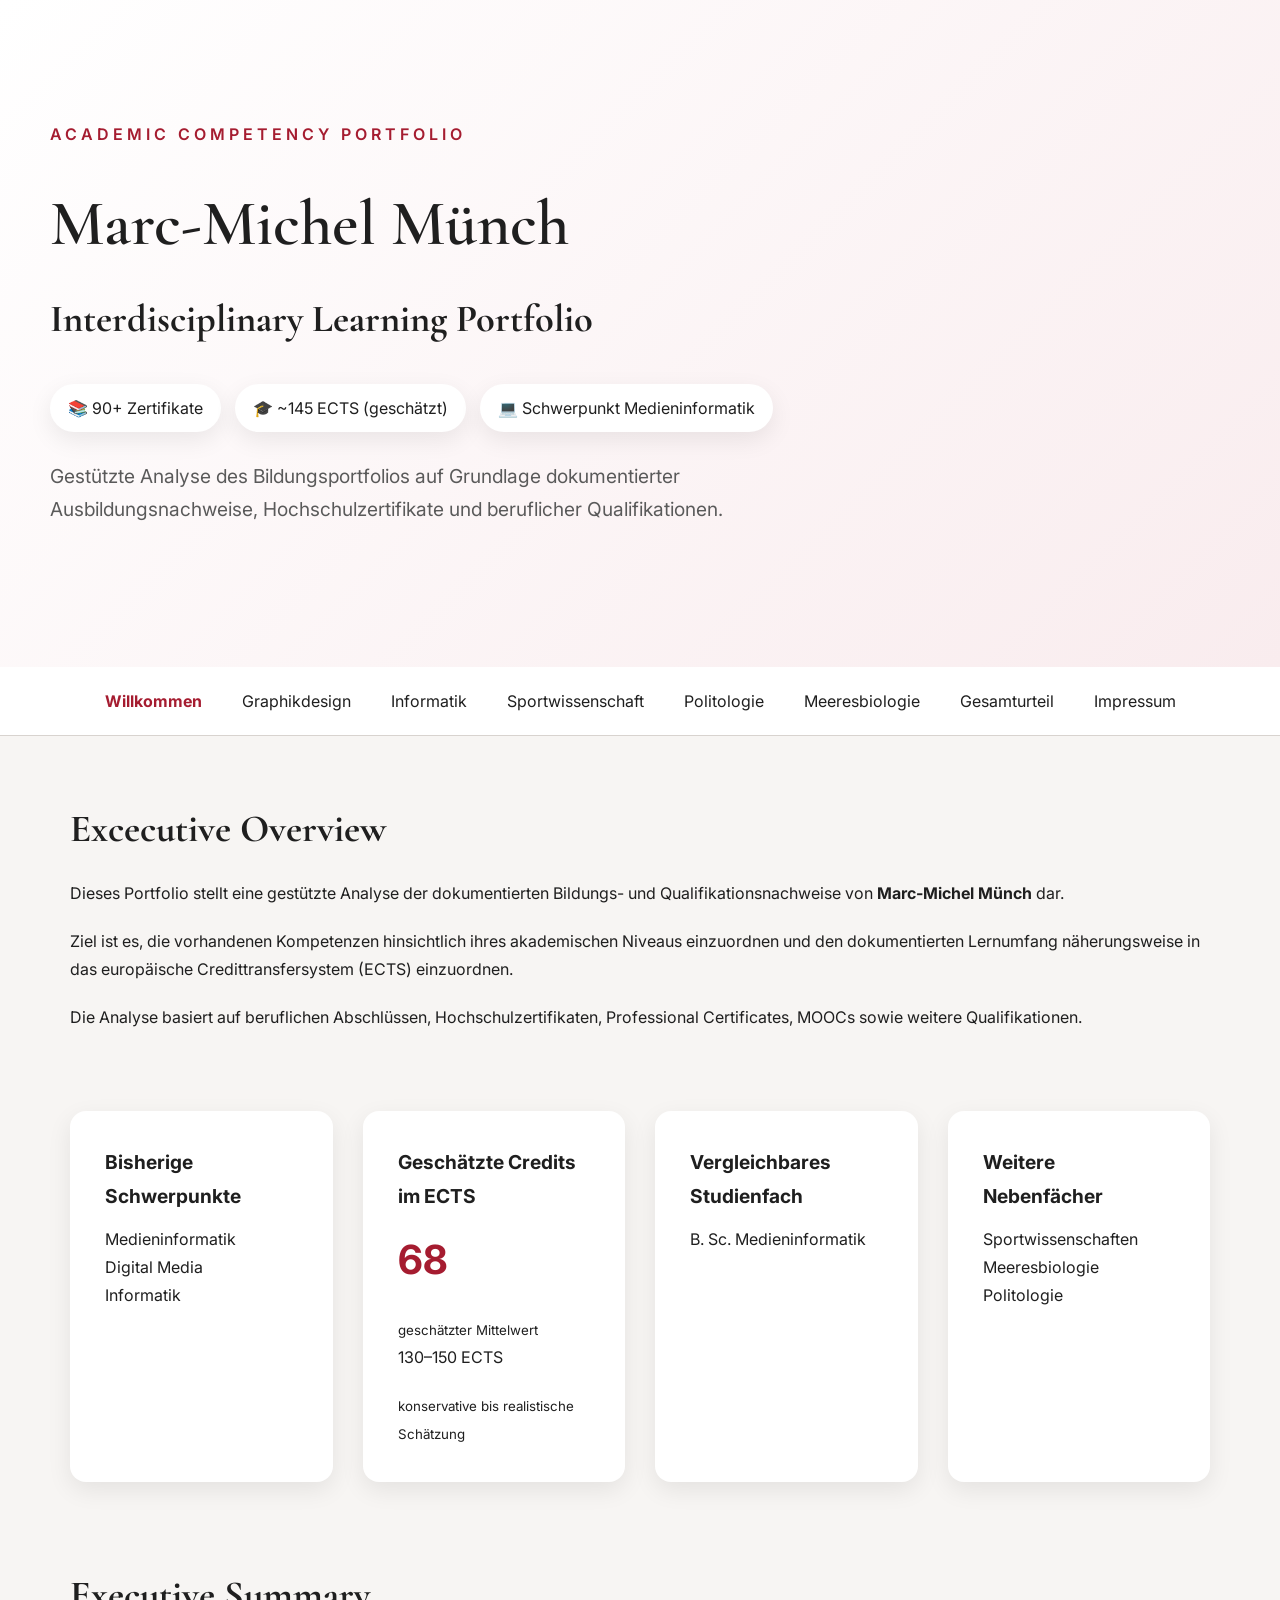
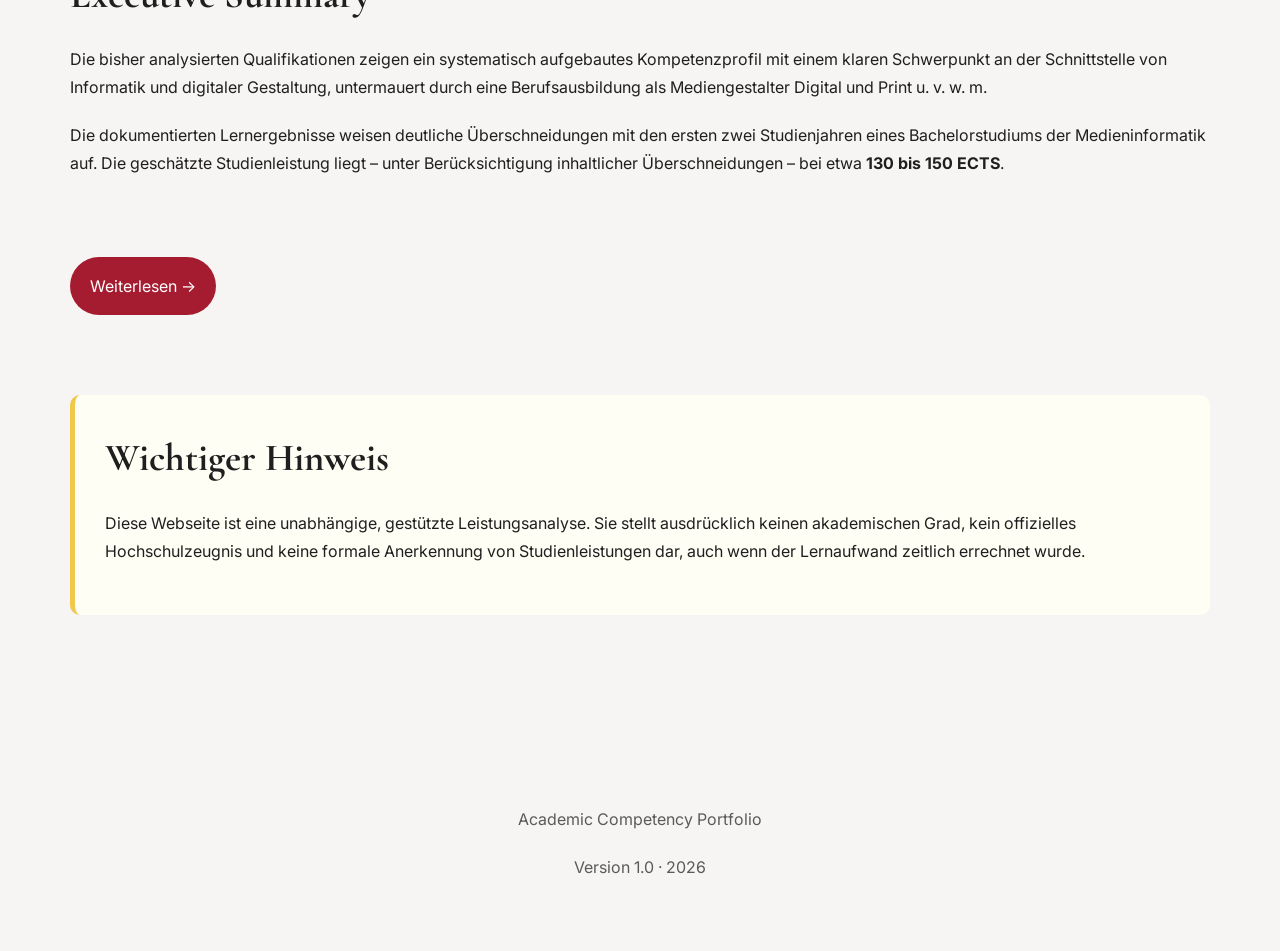
==== index.html @ a65cbceb "Add files via upload" ====
<!DOCTYPE html>
<html lang="de">

<head>

    <meta charset="UTF-8">
    <meta name="viewport" content="width=device-width, initial-scale=1.0">

    <title>Academic Competency Portfolio | Marc-Michel Münch</title>

    <meta name="description"
        content="Gestützte Portfolioanalyse und Kompetenzbewertung von Marc-Michel Münch. Schwerpunkt Medieninformatik, Informatik und Digitale Medien.">

    <link rel="stylesheet" href="styles/style.css">
    <link rel="stylesheet" href="styles/print.css" media="print">

    <script defer src="scripts/script.js"></script>

</head>

<body>

    <header>

        <div class="hero">

            <div class="hero-content">

                <p class="subtitle">
                    Academic Competency Portfolio
                </p>

                <h1>
                    Marc-Michel Münch
                </h1>

                <h2 class="subline">
                    Interdisciplinary Learning Portfolio
                </h2>

                <div class="hero-badges">

                    <span>

                        📚 90+ Zertifikate

                    </span>

                    <span>

                        🎓 ~145 ECTS (geschätzt)

                    </span>

                    <span>

                        💻 Schwerpunkt Medieninformatik

                    </span>

                </div>
                
                <br>

                <p class="lead">

                    Gestützte Analyse des Bildungsportfolios auf Grundlage dokumentierter
                    Ausbildungsnachweise, Hochschulzertifikate und beruflicher Qualifikationen.

                </p>

            </div>

        </div>

    </header>


<!-- =======================================================
     NAVIGATION MENU
======================================================== -->

    <nav>

        <ul>

            <li><a href="index.html">Willkommen</a></li>
            <li><a href="design.html">Graphikdesign</a></li>
            <li><a href="informatics.html">Informatik</a></li>
            <li><a href="sports.html">Sportwissenschaft</a></li>
            <li><a href="politics.html">Politologie</a></li>
            <li><a href="biology.html">Meeresbiologie</a></li>
            <li><a href="evaluation.html">Gesamturteil</a></li>
            <li><a href="imprint.html">Impressum</a></li>

        </ul>

    </nav>


<!-- =======================================================
     EXECUTIVE OVERVIEW
======================================================== -->

    <main>

        <section class="text">

            <h2>

                Excecutive Overview

            </h2>

            <p>

                Dieses Portfolio stellt eine gestützte Analyse der dokumentierten
                Bildungs- und Qualifikationsnachweise von <strong>Marc-Michel Münch</strong> dar.

            </p>

            <p>

                Ziel ist es, die vorhandenen Kompetenzen hinsichtlich ihres
                akademischen Niveaus einzuordnen und den dokumentierten
                Lernumfang näherungsweise in das europäische
                Credittransfersystem (ECTS) einzuordnen.
            
            </p>

            <p>
            
                Die Analyse basiert auf beruflichen Abschlüssen,
                Hochschulzertifikaten, Professional Certificates,
                MOOCs sowie weitere Qualifikationen.

            </p>

        </section>


<!-- =======================================================
     HERO CARDS OVERVIEW
======================================================== -->

        <section class="cards">

            <article class="card">

                <h3>

                    Bisherige Schwerpunkte

                </h3>

                <p>

                    Medieninformatik<br>
                    Digital Media<br>
                    Informatik

                </p>

            </article>

            <article class="card">

                <h3>

                    Geschätzte Credits im ECTS

                </h3>

                <p
                class="big-number counter"
                data-target="145">

                    0

                </p>

                <small>

                    geschätzter Mittelwert

                </small>

                <p class="range">

                    130–150 ECTS

                </p>

                <small>

                    konservative bis realistische Schätzung

                </small>

            </article>

            <article class="card">

                <h3>

                    Vergleichbares Studienfach

                </h3>

                <p>

                    B. Sc. Medieninformatik

                </p>

            </article>

             <article class="card">

                <h3>

                    Weitere Nebenfächer

                </h3>

                <p>

                    Sportwissenschaften<br>
                    Meeresbiologie<br>
                    Politologie

                </p>

            </article>

        </section>


<!-- =======================================================
     EXECUTIVE SUMMARY
======================================================== -->

        <section>

            <h2>

                Executive Summary

            </h2>

            <p>

                Die bisher analysierten Qualifikationen zeigen ein systematisch
                aufgebautes Kompetenzprofil mit einem klaren Schwerpunkt an der
                Schnittstelle von Informatik und digitaler Gestaltung, untermauert
                durch eine Berufsausbildung als Mediengestalter Digital und Print
                u. v. w. m.

            </p>

            <p>

                Die dokumentierten Lernergebnisse weisen deutliche Überschneidungen
                mit den ersten zwei Studienjahren eines Bachelorstudiums der
                Medieninformatik auf. Die geschätzte Studienleistung liegt – unter
                Berücksichtigung inhaltlicher Überschneidungen – bei etwa
                <strong>130 bis 150 ECTS</strong>.

            </p>
            
        </section>
        
        <section class="buttons">

            <a class="button" href="design.html">

                Weiterlesen →

            </a>

        </section>


<!-- =======================================================
     EXECUTIVE HINTS
======================================================== -->

        <section class="note reveal">

            <h2>

                Wichtiger Hinweis

            </h2>

            <p>

                Diese Webseite ist eine unabhängige, gestützte Leistungsanalyse.
                Sie stellt ausdrücklich keinen akademischen Grad, kein offizielles
                Hochschulzeugnis und keine formale Anerkennung von Studienleistungen dar,
                auch wenn der Lernaufwand zeitlich errechnet wurde.

            </p>

        </section>

    </main>

    <footer>

        <p>

            Academic Competency Portfolio

        </p>

        <p>

            Version 1.0 · 2026

        </p>

    </footer>

    <button
        id="back-to-top"
        title="Nach oben">

        ↑

    </button>

</body>

</html>
---- styles/style.css ----
/* ==========================================================
   Academic Competency Portfolio
   style.css
   Version 1.0
========================================================== */


@import url('https://fonts.googleapis.com/css2?family=Inter:wght@300;400;500;600;700&family=Cormorant+Garamond:wght@400;500;600&display=swap');


:root {

    --background: #f7f5f3;
    --surface: #ffffff;

    --primary: #1f1f1f;
    --secondary: #5a5a5a;

    --accent: #A51C30;
    --accent-dark: #7E1525;
    --accent-light: #C74A5C;

    --border: #d8d3cf;

    --card-bg: #ffffff;

    --shadow: 0 8px 24px rgba(0, 0, 0, .08);
    --radius: 16px;

    --max-width: 1200px;

}

* {

    margin: 0;

    padding: 0;

    box-sizing: border-box;

}

html {

    scroll-behavior: smooth;

}

body {

    background: var(--background);

    color: var(--primary);

    font-family: "Inter", sans-serif;

    line-height: 1.75;

}

h1 {

    font-family: "Cormorant Garamond",serif;

    font-size: 4rem;

    font-weight: 600;

    margin-bottom: .4rem;

}

h2 {

    font-family: "Cormorant Garamond",serif;

    font-size: 2.4rem;

    margin-bottom: 1rem;

}

h3 {

    font-size: 1.2rem;

    margin-bottom: .75rem;

}

p {

    margin-bottom: 1.25rem;

}

.lead {

    font-size: 1.2rem;

    color: var(--secondary);

    max-width: 800px;

}

.hero {

    padding: 120px 50px;

    background: linear-gradient(
        135deg,
        #ffffff 0%,
        #f9ecee 100%
    );

}

.hero-content {

    max-width: var(--max-width);

    margin: auto;

}

.subtitle {

    letter-spacing: 4px;

    text-transform: uppercase;

    color: var(--accent);

    margin-bottom: 20px;

    font-weight: 600;

}


/* ==========================================================
   NAVIGATION
========================================================== */

nav {

    background: white;

    border-bottom: 1px solid var(--border);

    position: sticky;

    top: 0;

    z-index: 1000;

}

nav ul {

    max-width: var(--max-width);

    margin: auto;

    display: flex;

    flex-wrap: wrap;

    justify-content: center;

    list-style: none;

}

nav li {

    margin: 0;

}

nav a {

    display: block;

    padding: 20px;

    color: var(--primary);

    text-decoration: none;

    transition: .25s;

}

nav a:hover,
nav a.active {

    color: var(--accent);

    font-weight: 700;

}


/* ==========================================================
   MAIN
========================================================== */

main {

    max-width: var(--max-width);

    margin: auto;

    padding: 60px 30px;

}

section {

    margin-bottom: 80px;

}

.cards {

    display: grid;

    grid-template-columns: repeat(auto-fit,minmax(250px,1fr));

    gap: 30px;

}

.card {

    background: white;

    border-radius: var(--radius);

    padding: 35px;

    box-shadow: var(--shadow);

    transition: .3s;

}

.card:hover {

    transform: translateY(-6px);

}

.big-number {

    font-size: 2.5rem;

    font-weight: 700;

    color: var(--accent);

}

.button {

    display: inline-block;

    background: var(--accent);

    color: white;

    padding: 15px 20px;

    border-radius: 50px;

    text-decoration: none;

    transition: .3s;

}

.button:hover {

    opacity: .9;

    background: var(--accent-dark);

}

.note,
.notice {

    background: #fffef5;

    border-left: 5px solid #f0c84c;

    padding: 30px;

    border-radius: 10px;

}

footer {

    padding: 50px;

    text-align: center;

    color: var(--secondary);

}


/* ==========================================================
   TABLES
========================================================== */

table {

    width: 100%;

    border-collapse: collapse;

}

th {

    background: var(--accent);

    color: white;
    
}

th,td {

    padding: 16px;

    border: 1px solid var(--border);

    text-align: left;

}

.center {

    text-align: center;

}

.small {

    font-size: .9rem;

    color: var(--secondary);

}

.toolbar {

    position: sticky;

    top: 68px;

    z-index: 999;

    display: flex;

    justify-content: flex-end;

    gap: 12px;

    padding: 20px;

    max-width: 1200px;

    margin: auto;

}

#back-to-top {

    position: fixed;

    right: 35px;

    bottom: 35px;

    width: 55px;

    height: 55px;

    border: none;

    border-radius: 50%;

    background: var(--accent);

    color: white;

    font-size: 22px;

    cursor: pointer;

    opacity: 0;

    pointer-events: none;

    transition: .3s;

}

#back-to-top.visible{

    opacity: 1;

    pointer-events: auto;

}

.reveal {

    opacity: 0;

    transform: translateY(25px);

    transition: all .8s ease;

}

.revealed {

    opacity: 1;

    transform: none;

}

.progress {

    background: #dddddd;

    border-radius: 20px;

    overflow: hidden;

    height: 14px;

}

.progress-fill {

    width: 0;

    height: 100%;

    background: var(--accent);

    transition: width 1.6s ease;

}

.hero-badges {

    display: flex;

    flex-wrap: wrap;

    gap: 14px;

    margin-top: 30px;

}

.hero-badges span {

    background: white;

    padding: 10px 18px;

    border-radius: 40px;

    box-shadow: var(--shadow);

}

.pdf-container {

    display: flex;

    width: 100%;

    height: 80vh;

}

.pdf-container iframe {
    flex: 1;

    width: 100%;

    height: 100%;

    border: none;

}


/* ==========================================================
   RESPONSIVE
========================================================== */

@media (max-width: 768px) {
    .pdf-container {
        height: 60vh;
    }

    h1 {

        font-size: 2.8rem;

    }

    h2 {

        font-size: 2rem;

    }

    .hero {

        padding: 80px 30px;

    }

    nav ul {

        justify-content: flex-start;

        overflow: auto;

    }

    .slider-btn {

        display: none;

    }

    .mobile {

        display: none;

    }

}
---- styles/print.css ----
/* ==========================================================
   Academic Competency Portfolio
   print.css
   Version 1.0
========================================================== */

@page {

    size: A4;

    margin: 10mm;

}

.print-mode *,
.print-mode *::before,
.print-mode *::after {

    animation: none !important;

    transition: none !important;

}

@media print {

    nav {

        break-before: avoid;

        break-after: avoid;

        page-break-before: avoid;

        page-break-after: avoid;

    }

    section:not(:first-of-type) {

        break-before: page;

    }

    section {

        padding-top: 8mm;

        break-inside: avoid;

    }

    .pdf-container {

        display: none !important;

    }

    #pdf-container {

        display: none !important;

    }

    .buttons {

        display: none !important;

    }

    .button {

        display: none !important;

    }

    .text {
    
        page-break-before: always;
    
        padding-top: 8mm;

    }

    .note {

        padding-top: 8mm;

    }

    .notice {

        display: none !important;

    }

    .reveal,
    .reveal.active {

        opacity: 1 !important;

        transform: translateY(0) !important;

        animation: none !important;

    }

}
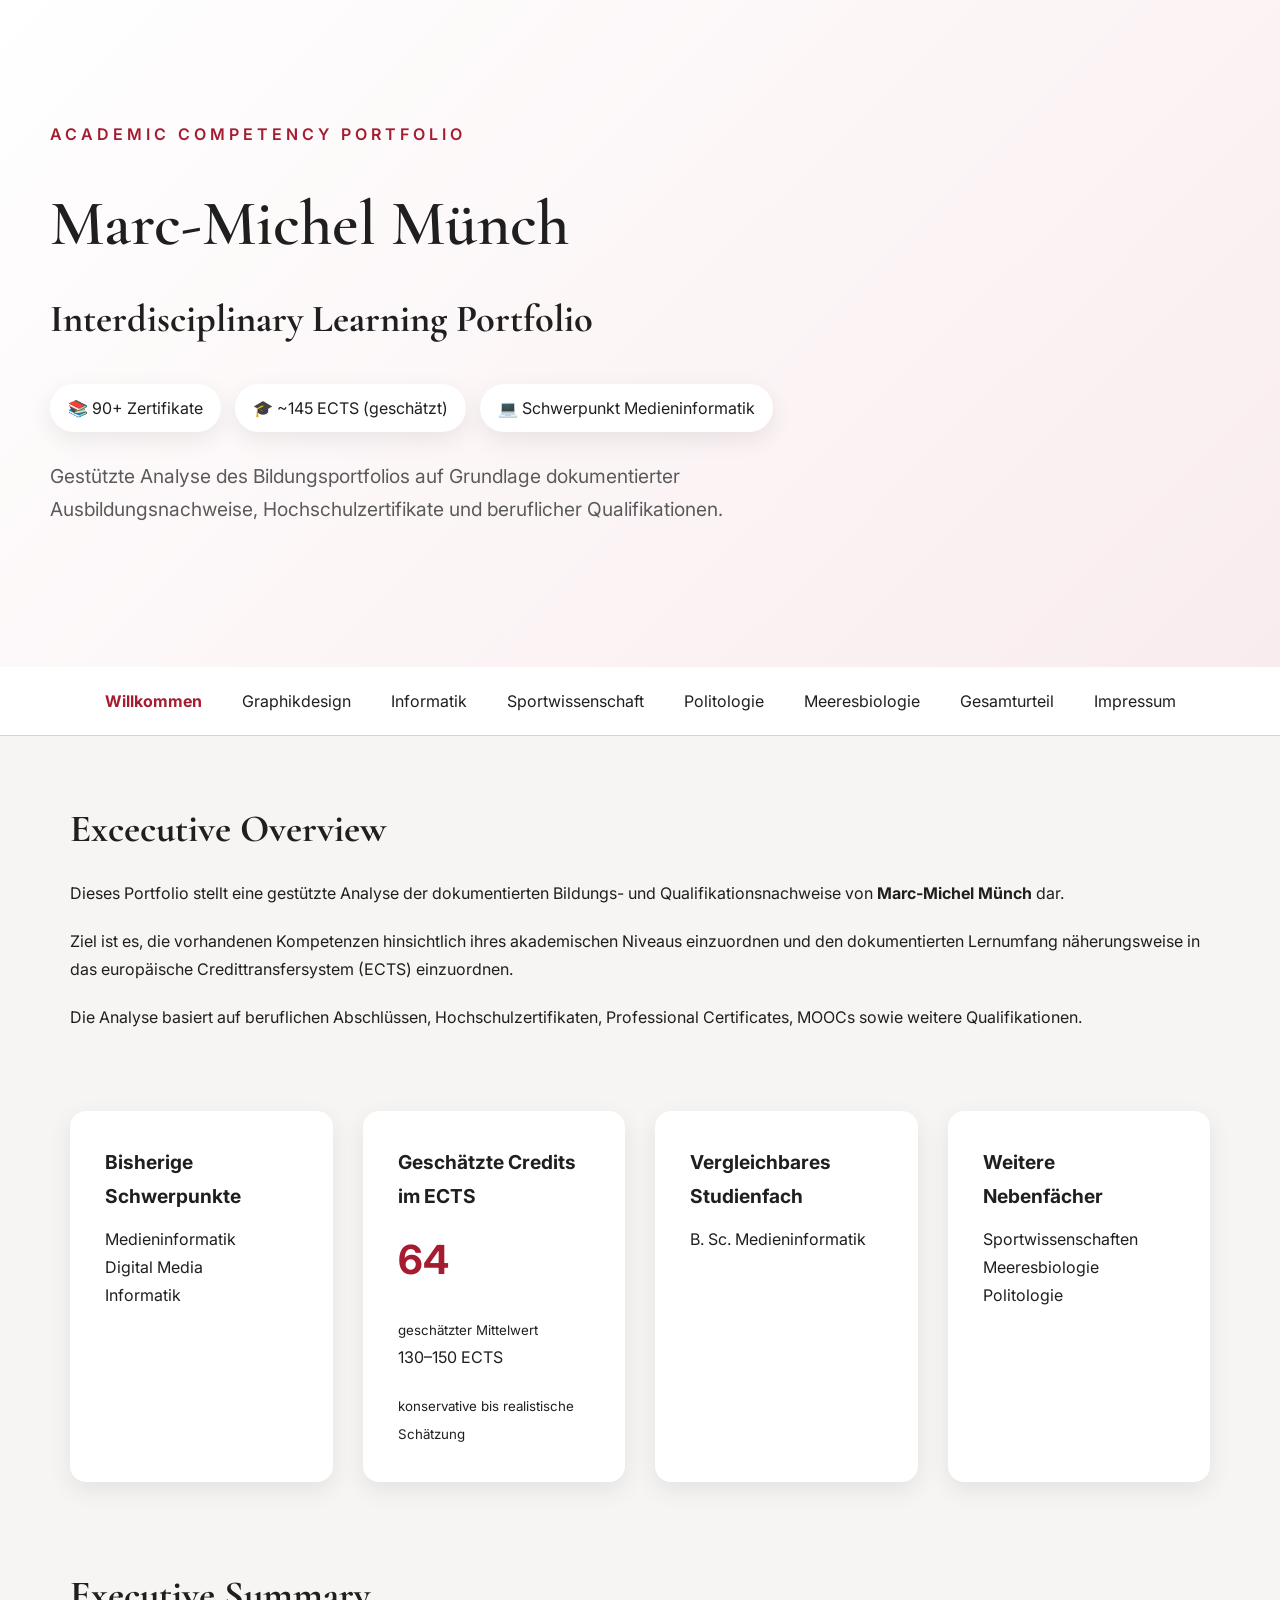
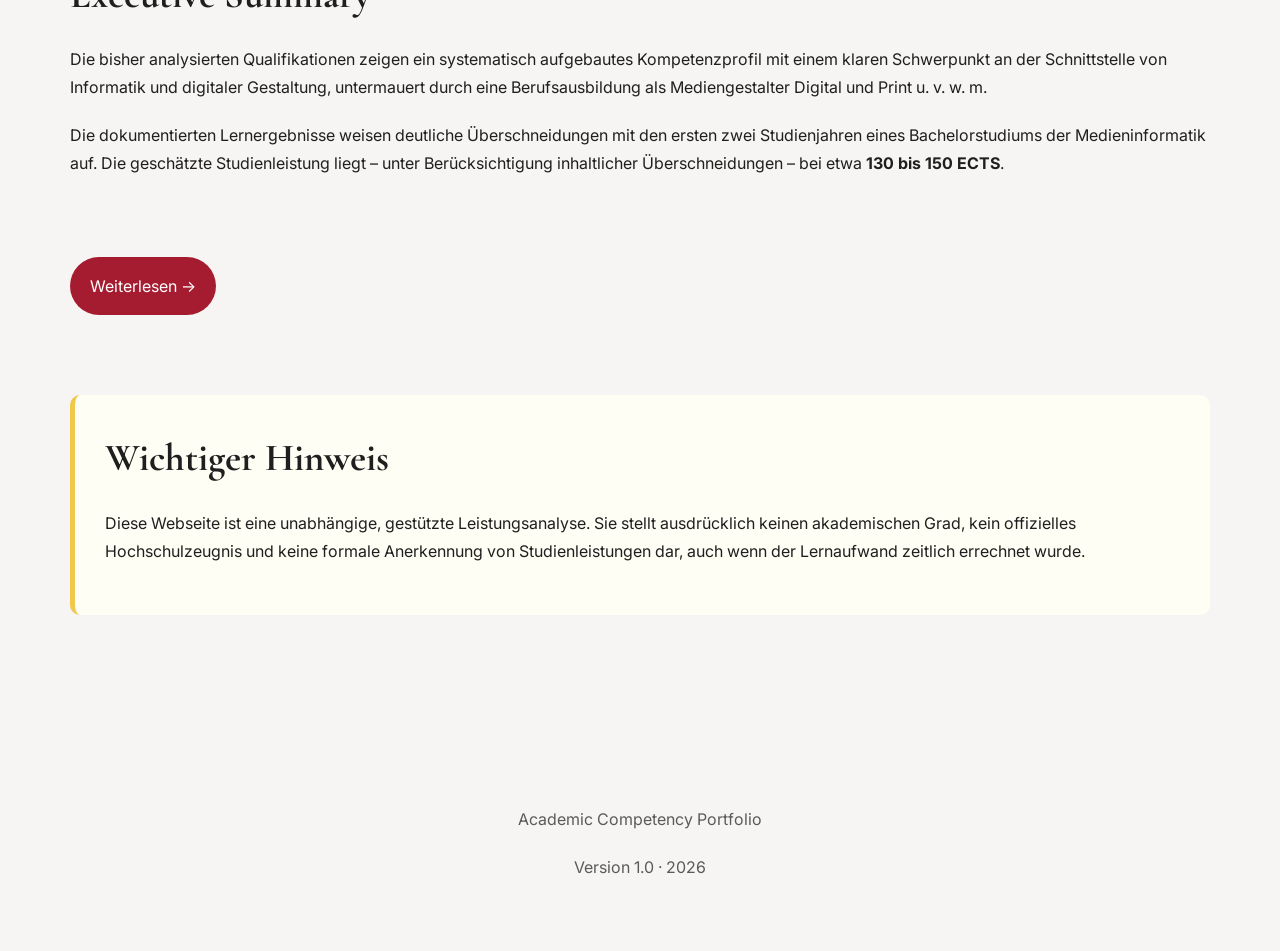
==== commit e4cf9965: "Add files via upload" ====
--- a/index.html
+++ b/index.html
@@ -81,6 +81,14 @@
 ======================================================== -->
 
     <nav>
+
+        <button class="menu-toggle"
+        aria-label="Menü öffnen"
+        aria-expanded="false">
+
+            ☰
+
+        </button>
 
         <ul>
 
--- a/styles/style.css
+++ b/styles/style.css
@@ -507,6 +507,12 @@
 
 }
 
+.menu-toggle {
+
+    display: none;
+
+}
+
 
 /* ==========================================================
    RESPONSIVE
@@ -535,10 +541,76 @@
 
     }
 
+    nav {
+
+        position: relative;
+
+    }
+
     nav ul {
 
+        display: none;
+
+        flex-direction: column;
+
         justify-content: flex-start;
 
+        overflow: visible;
+
+        width: 100%;
+
+        margin: 0;
+
+        padding: 10px 0;
+
+    }
+
+    nav ul.active {
+
+        display: flex;
+
+    }
+
+    nav li {
+
+        width: 100%;
+
+        text-align: center;
+
+    }
+
+    nav a {
+
+        display: block;
+
+        width: 100%;
+
+        padding: 12px 20px;
+
+    }
+
+    .menu-toggle {
+
+        display: block;
+
+        margin: 0 auto;
+
+        padding: 8px 14px;
+
+        border: none;
+
+        background: transparent;
+
+        font-size: 28px;
+
+        cursor: pointer;
+
+    }
+
+    nav ul {
+
+        justify-content: flex-start;
+
         overflow: auto;
 
     }
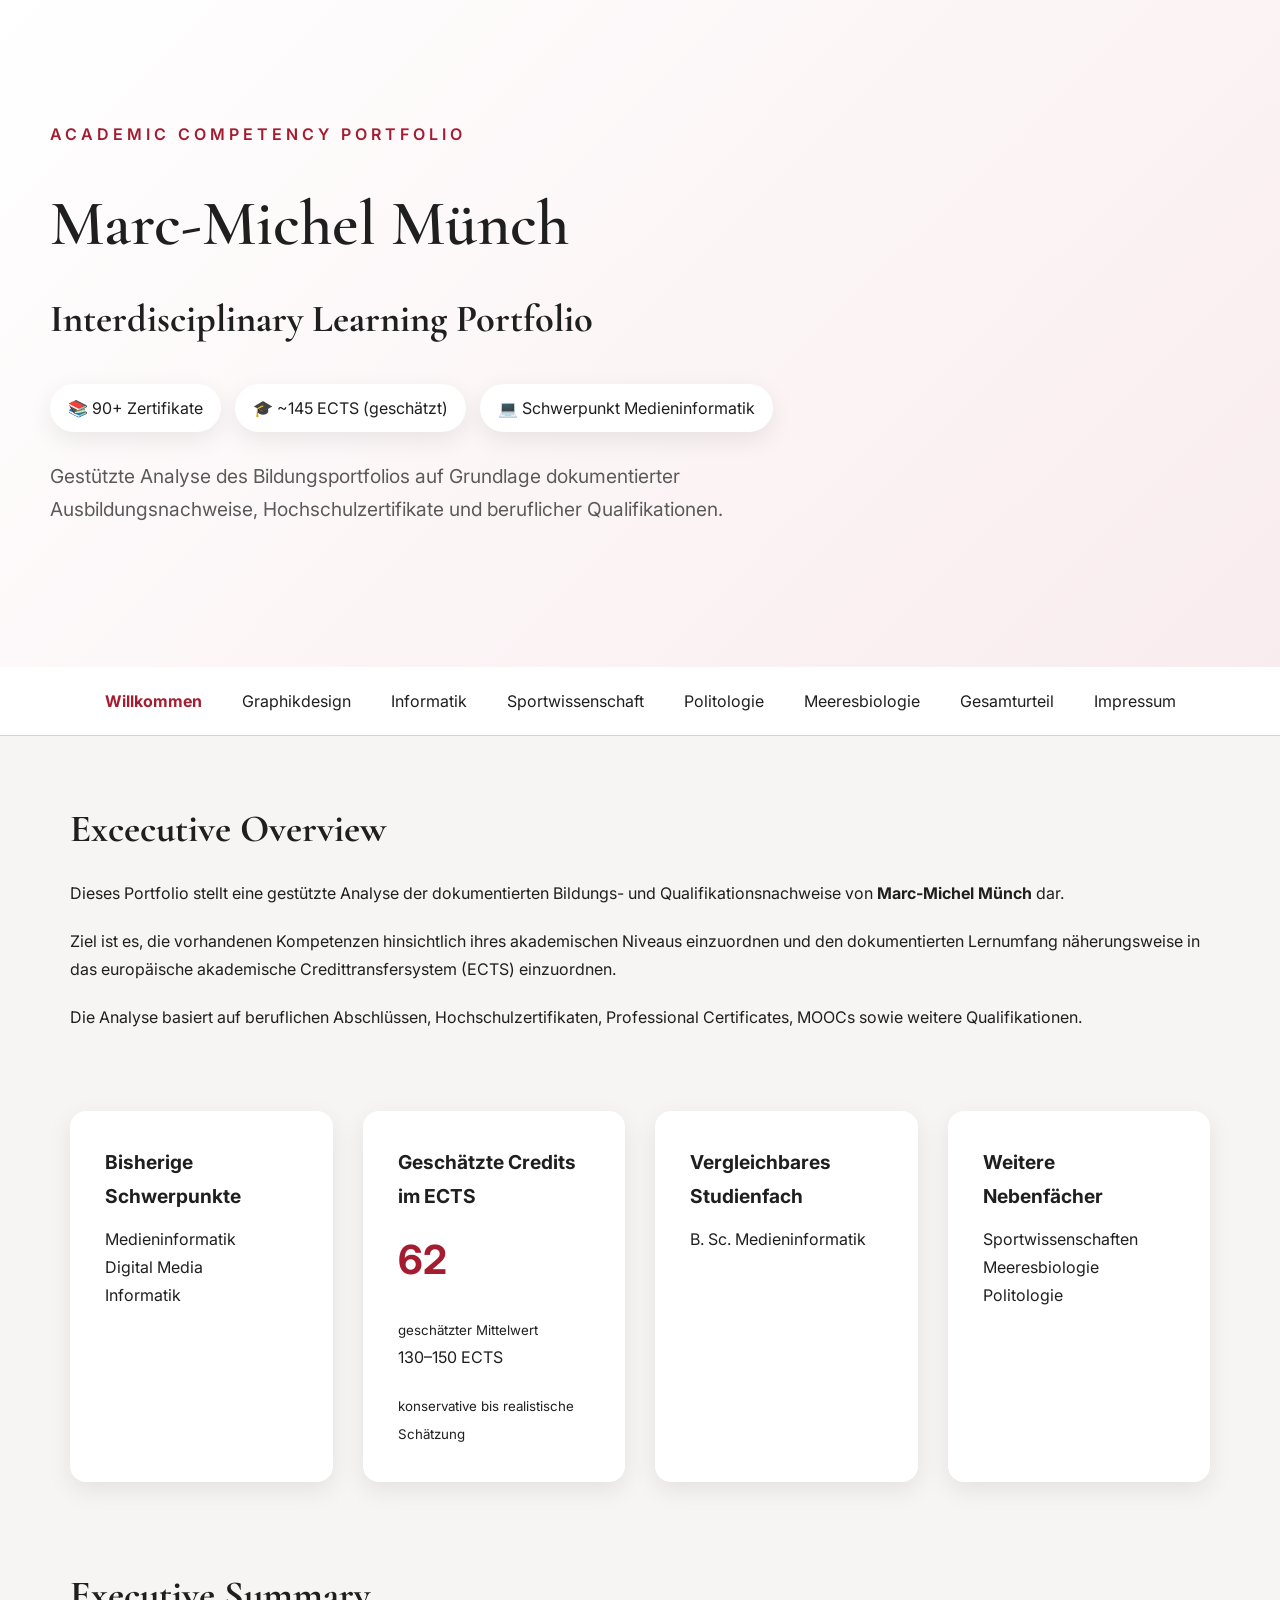
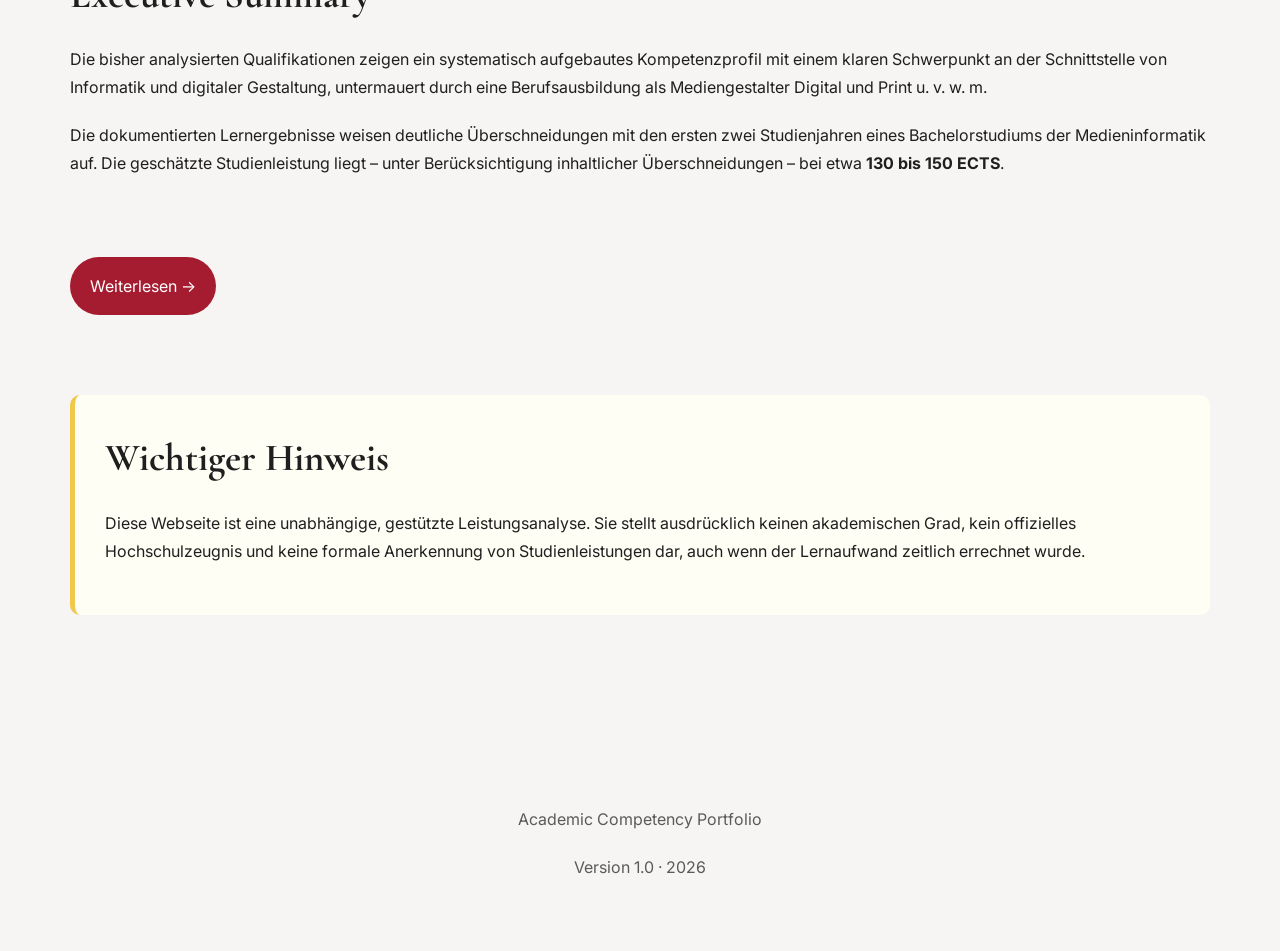
==== commit a4b1ff40: "update index.html" ====
--- a/index.html
+++ b/index.html
@@ -131,7 +131,7 @@
 
                 Ziel ist es, die vorhandenen Kompetenzen hinsichtlich ihres
                 akademischen Niveaus einzuordnen und den dokumentierten
-                Lernumfang näherungsweise in das europäische
+                Lernumfang näherungsweise in das europäische akademische
                 Credittransfersystem (ECTS) einzuordnen.
             
             </p>
--- a/styles/style.css
+++ b/styles/style.css
@@ -519,8 +519,11 @@
 ========================================================== */
 
 @media (max-width: 768px) {
+   
     .pdf-container {
+
         height: 60vh;
+    
     }
 
     h1 {
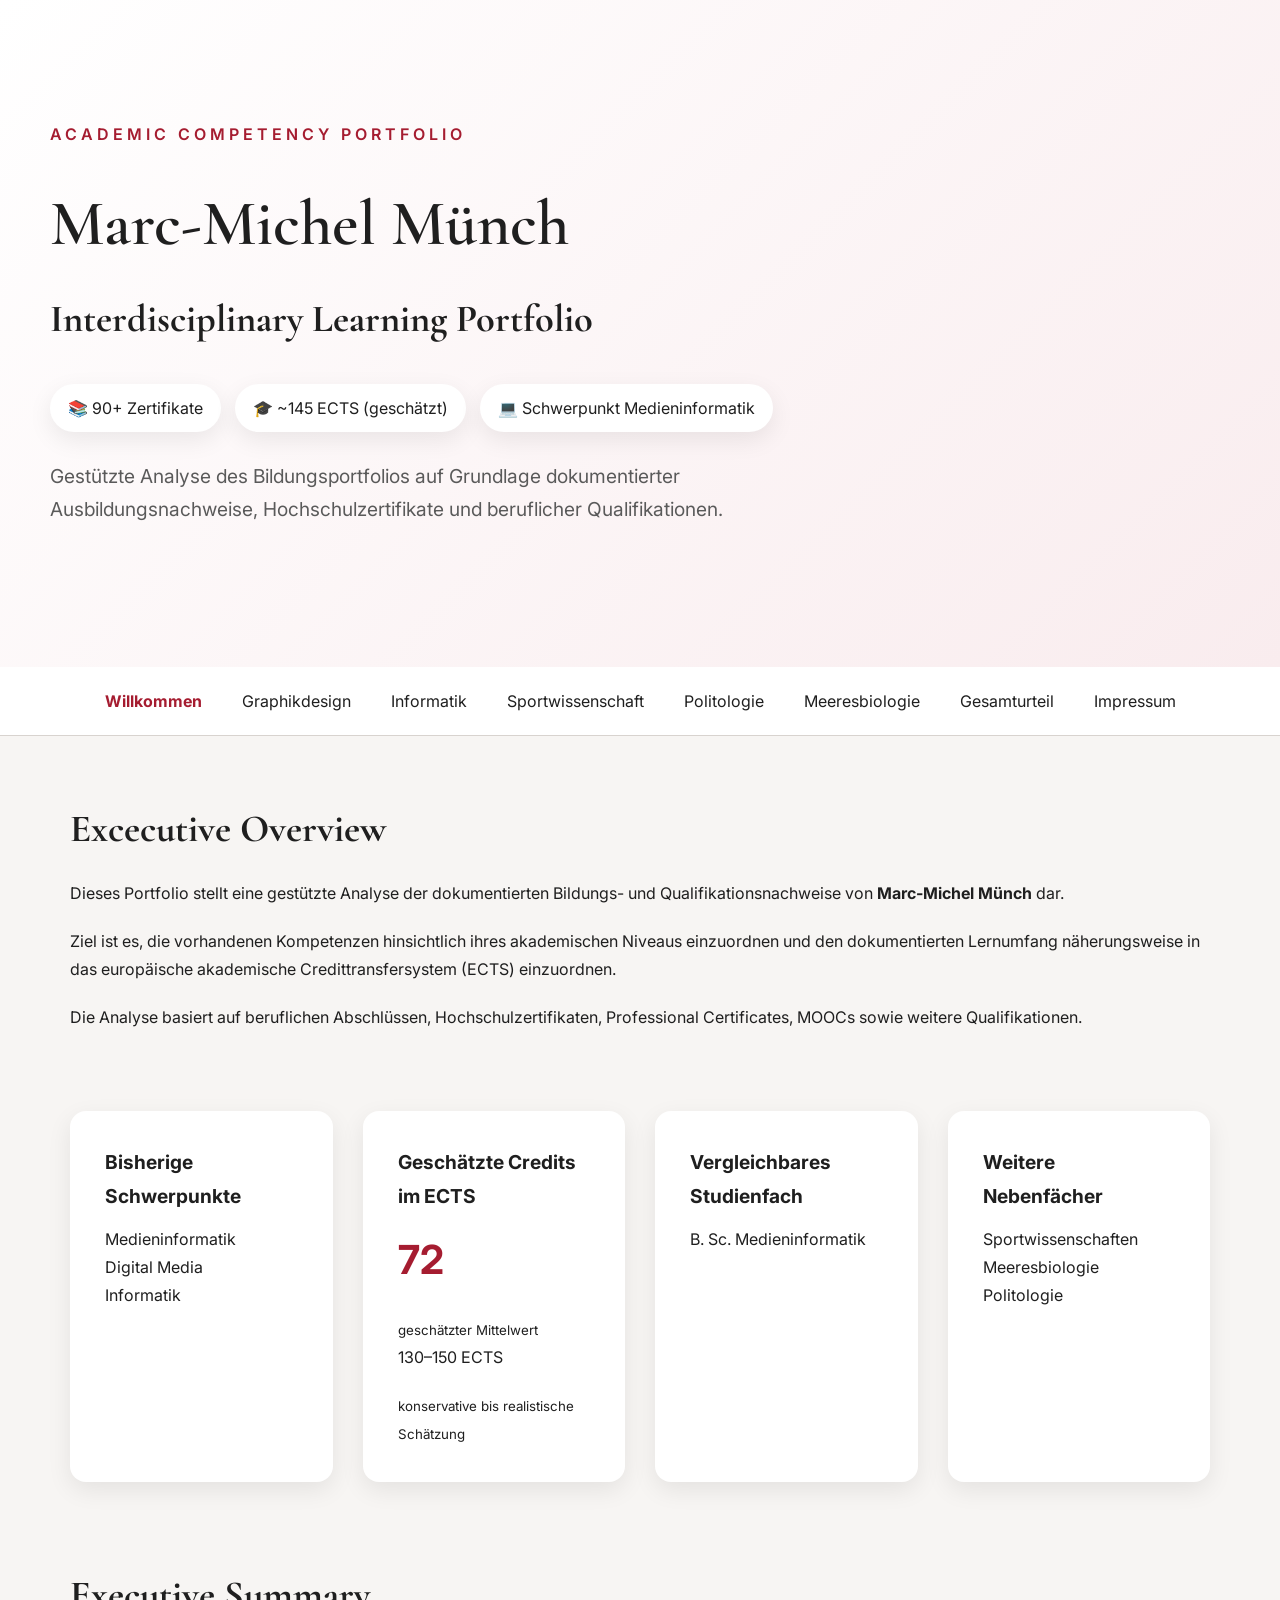
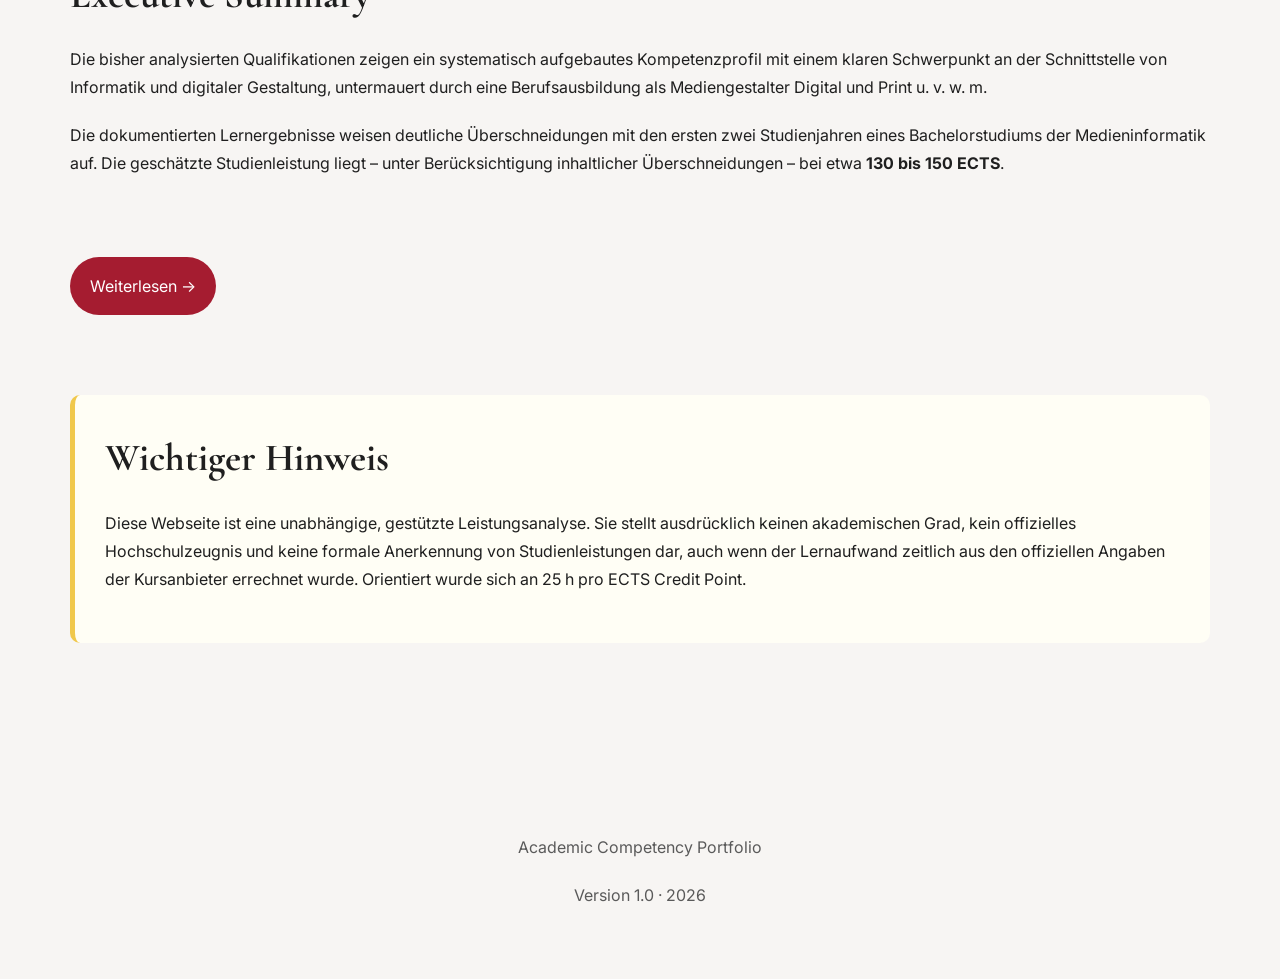
==== commit 98c8947d: "update index.html" ====
--- a/index.html
+++ b/index.html
@@ -306,7 +306,8 @@
                 Diese Webseite ist eine unabhängige, gestützte Leistungsanalyse.
                 Sie stellt ausdrücklich keinen akademischen Grad, kein offizielles
                 Hochschulzeugnis und keine formale Anerkennung von Studienleistungen dar,
-                auch wenn der Lernaufwand zeitlich errechnet wurde.
+                auch wenn der Lernaufwand zeitlich aus den offiziellen Angaben der
+                Kursanbieter errechnet wurde. Orientiert wurde sich an 25 h pro ECTS Credit Point.
 
             </p>
 
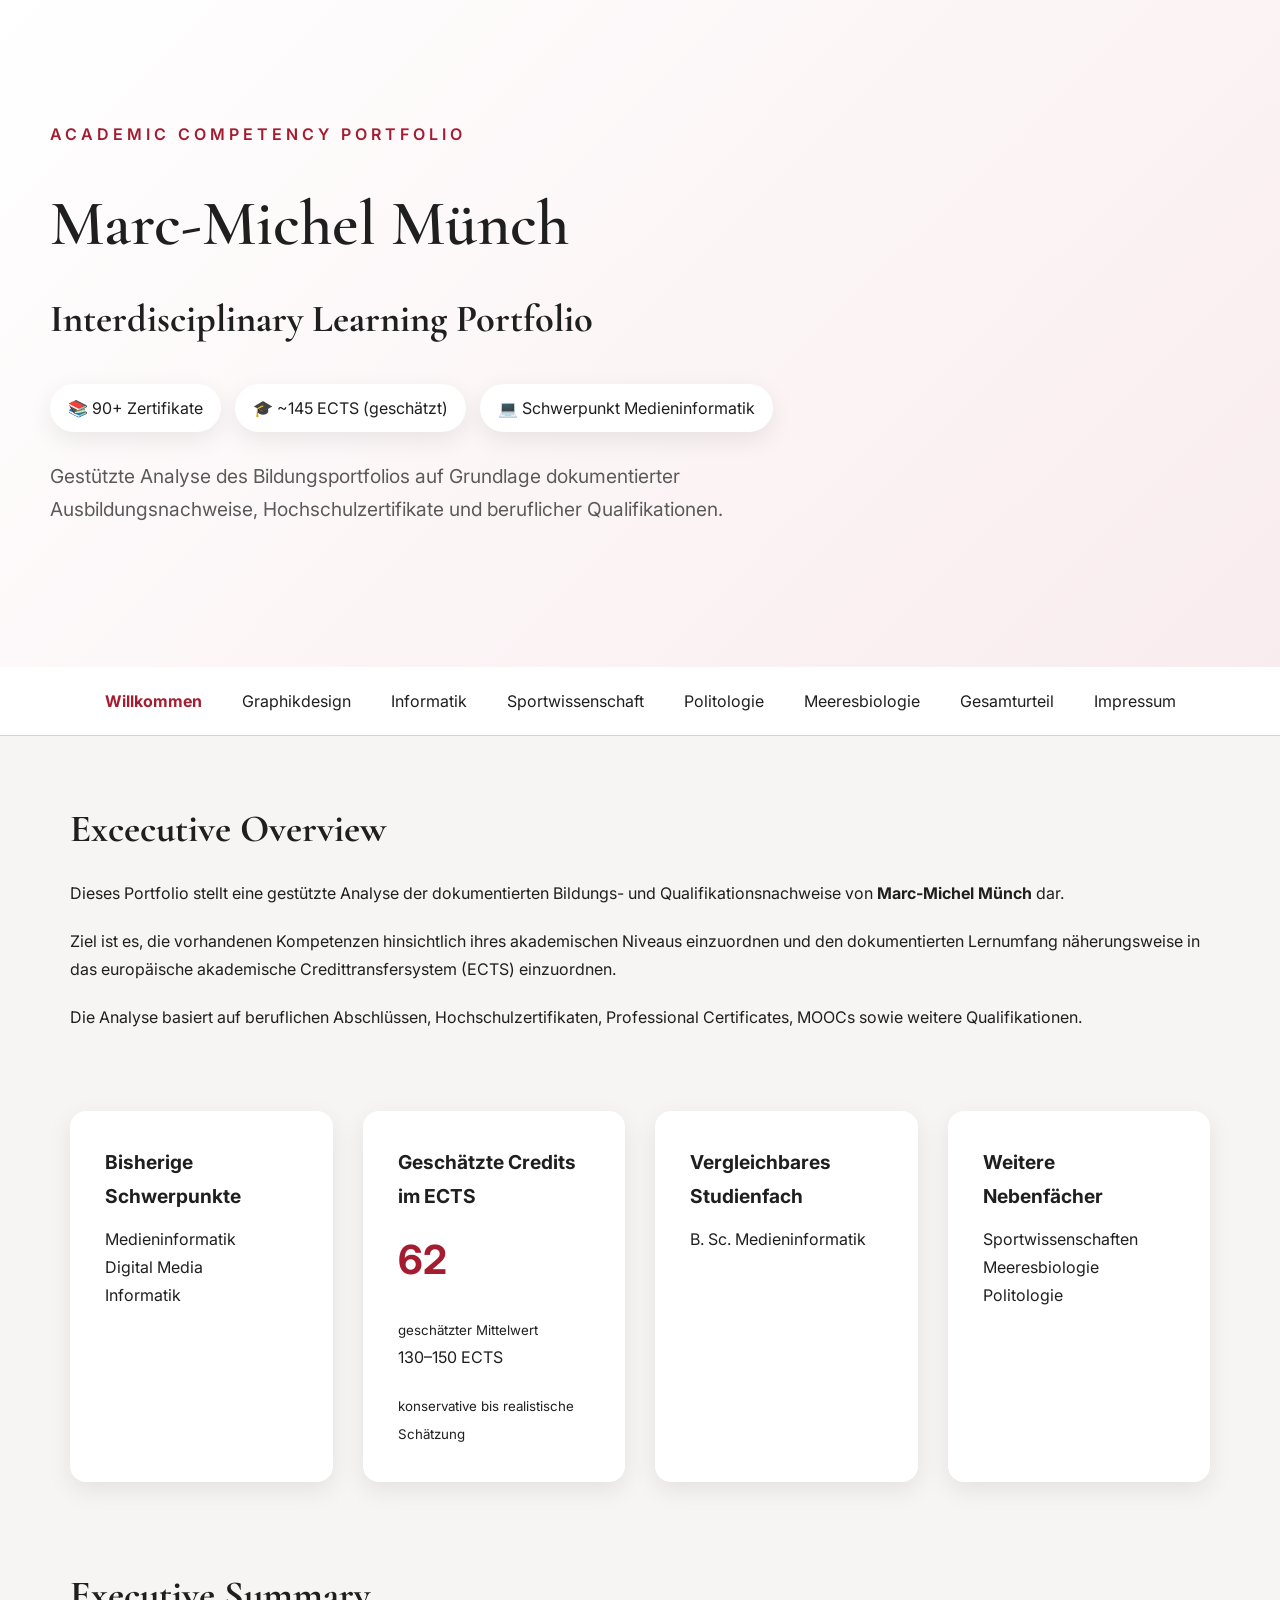
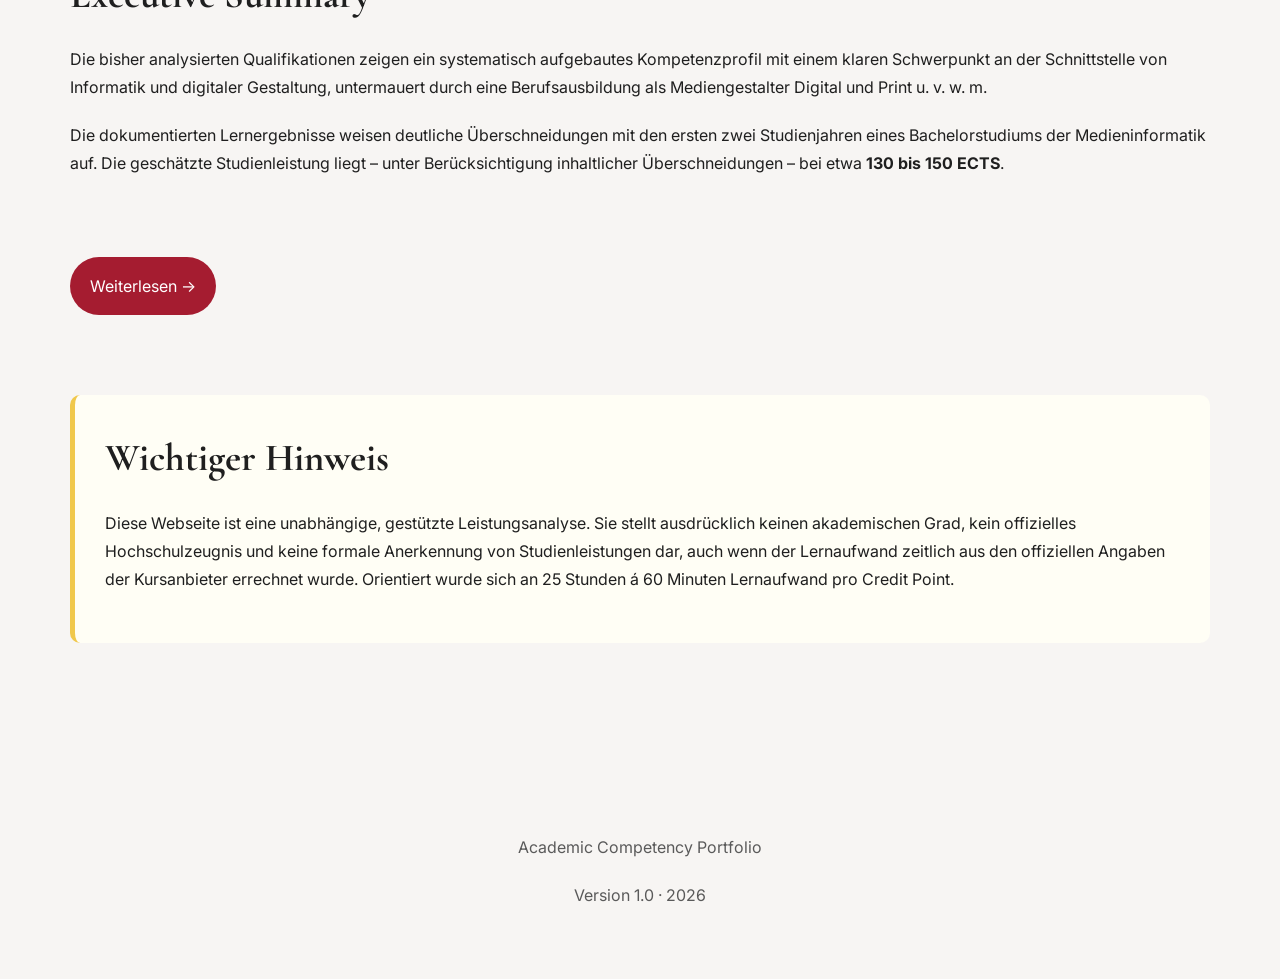
==== commit e977b3e9: "update index.html" ====
--- a/index.html
+++ b/index.html
@@ -307,7 +307,8 @@
                 Sie stellt ausdrücklich keinen akademischen Grad, kein offizielles
                 Hochschulzeugnis und keine formale Anerkennung von Studienleistungen dar,
                 auch wenn der Lernaufwand zeitlich aus den offiziellen Angaben der
-                Kursanbieter errechnet wurde. Orientiert wurde sich an 25 h pro ECTS Credit Point.
+                Kursanbieter errechnet wurde. Orientiert wurde sich an 25 Stunden 
+                á 60 Minuten Lernaufwand pro Credit Point.
 
             </p>
 
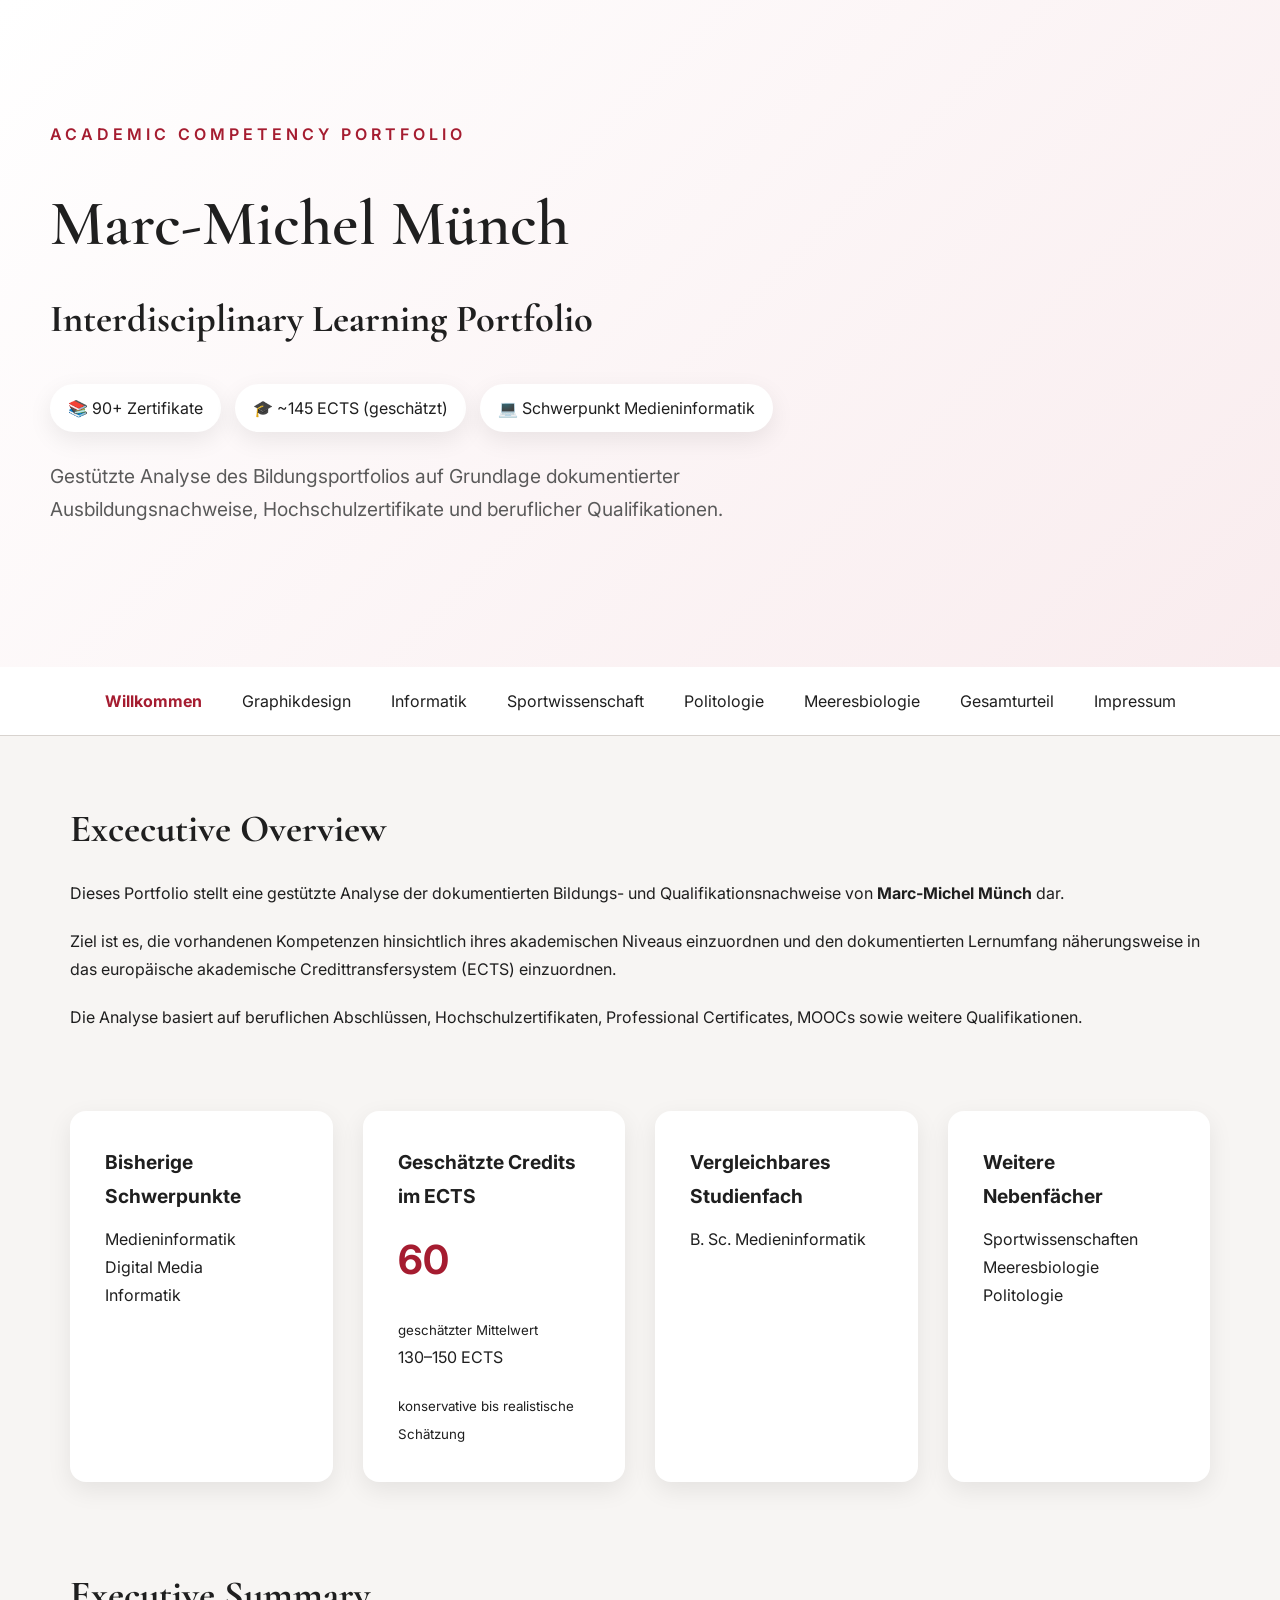
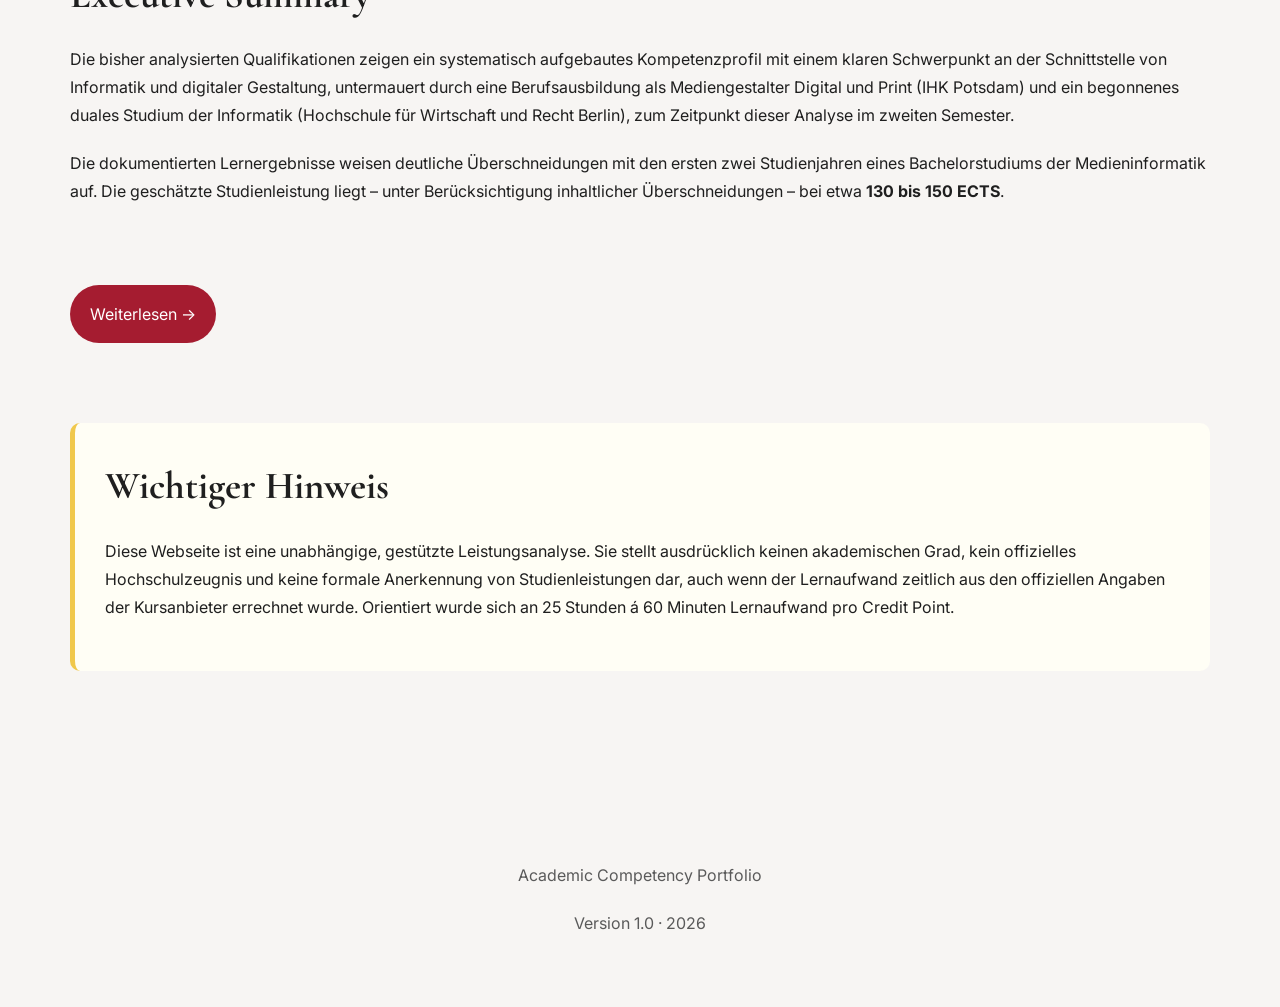
==== commit 0dd9b64f: "update index.html" ====
--- a/index.html
+++ b/index.html
@@ -262,7 +262,9 @@
                 aufgebautes Kompetenzprofil mit einem klaren Schwerpunkt an der
                 Schnittstelle von Informatik und digitaler Gestaltung, untermauert
                 durch eine Berufsausbildung als Mediengestalter Digital und Print
-                u. v. w. m.
+                (IHK Potsdam) und ein begonnenes duales Studium der Informatik
+                (Hochschule für Wirtschaft und Recht Berlin), zum Zeitpunkt dieser 
+                Analyse im zweiten Semester.
 
             </p>
 
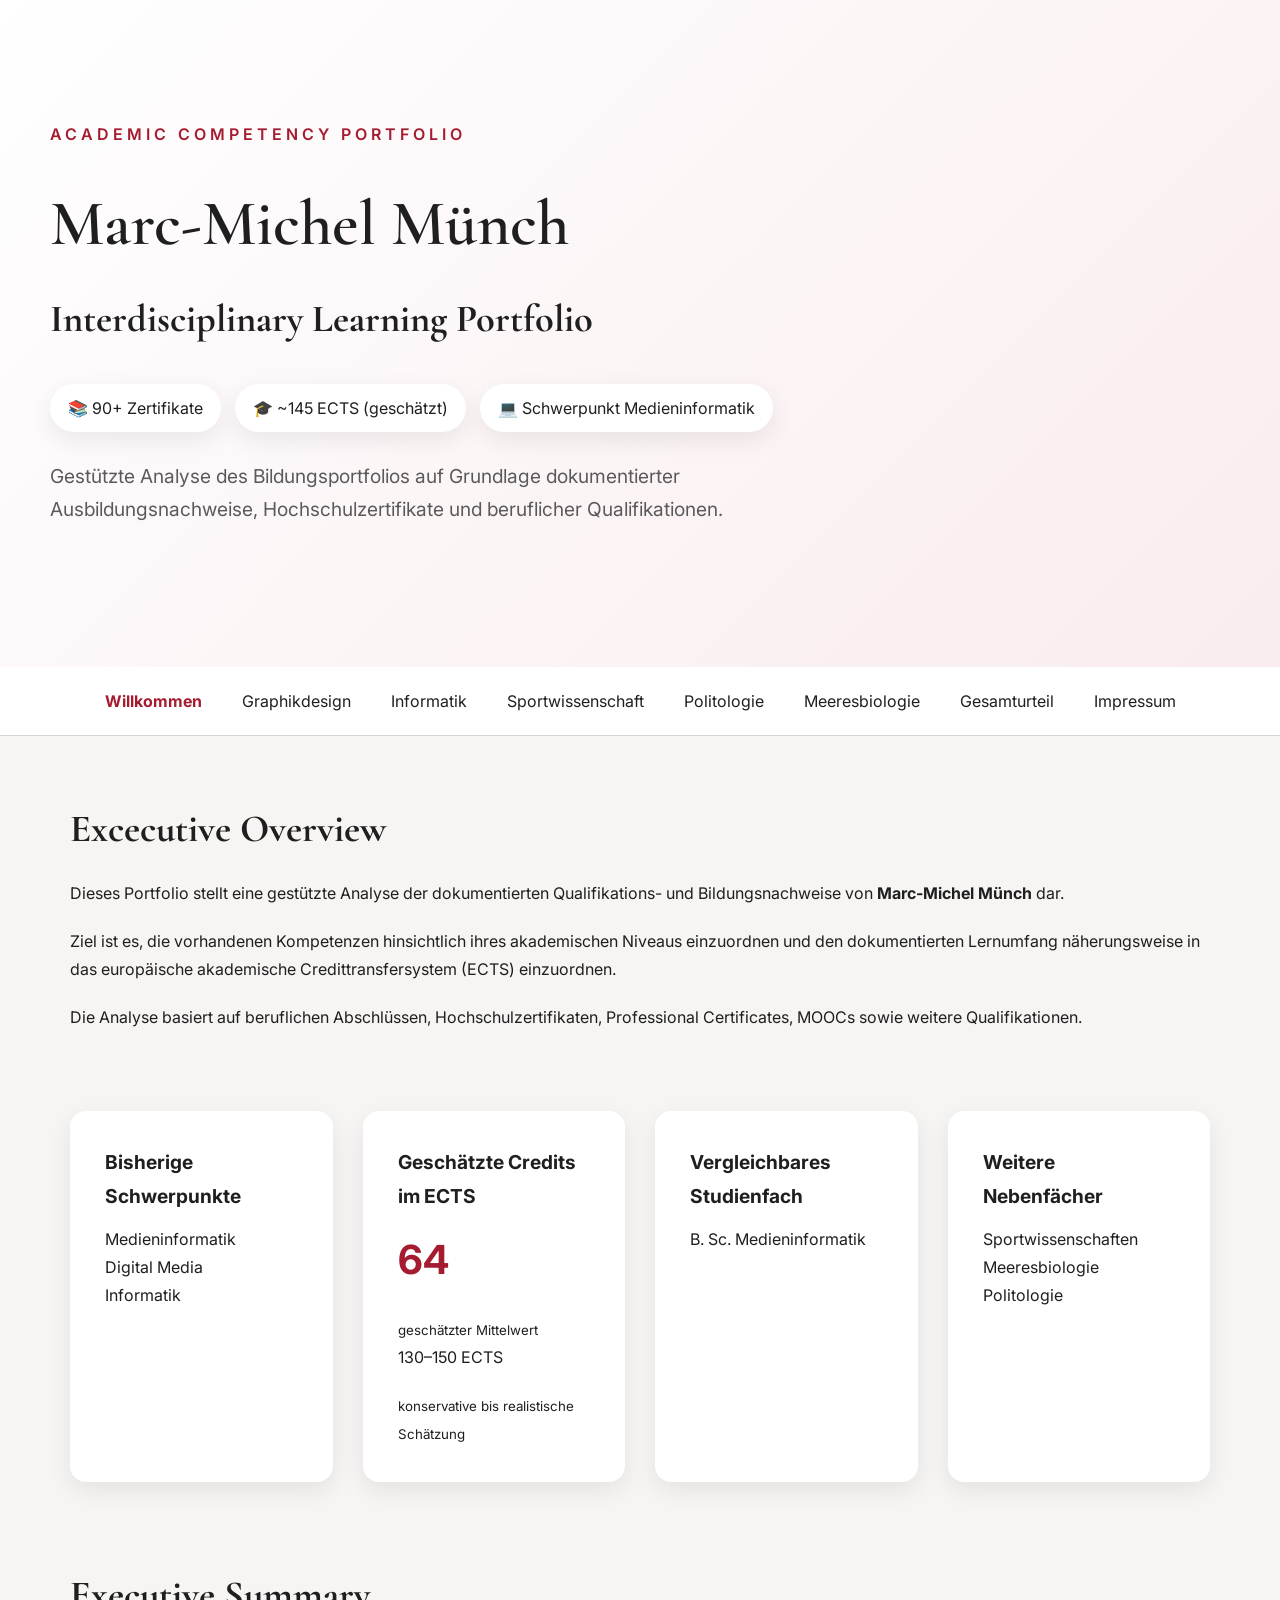
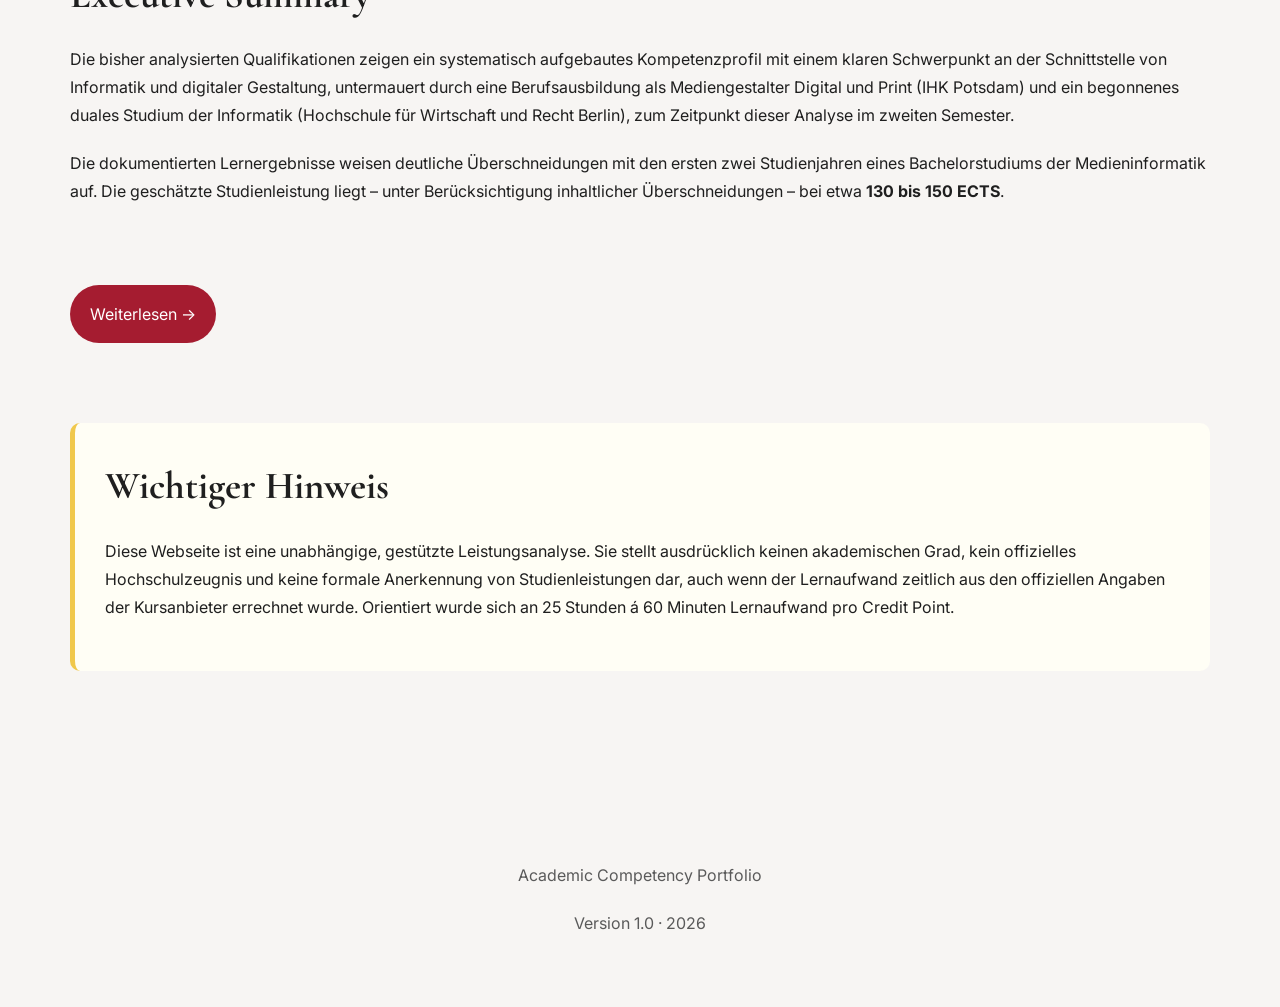
==== commit cb886273: "update index.html" ====
--- a/index.html
+++ b/index.html
@@ -123,7 +123,7 @@
             <p>
 
                 Dieses Portfolio stellt eine gestützte Analyse der dokumentierten
-                Bildungs- und Qualifikationsnachweise von <strong>Marc-Michel Münch</strong> dar.
+                Qualifikations- und Bildungsnachweise von <strong>Marc-Michel Münch</strong> dar.
 
             </p>
 
